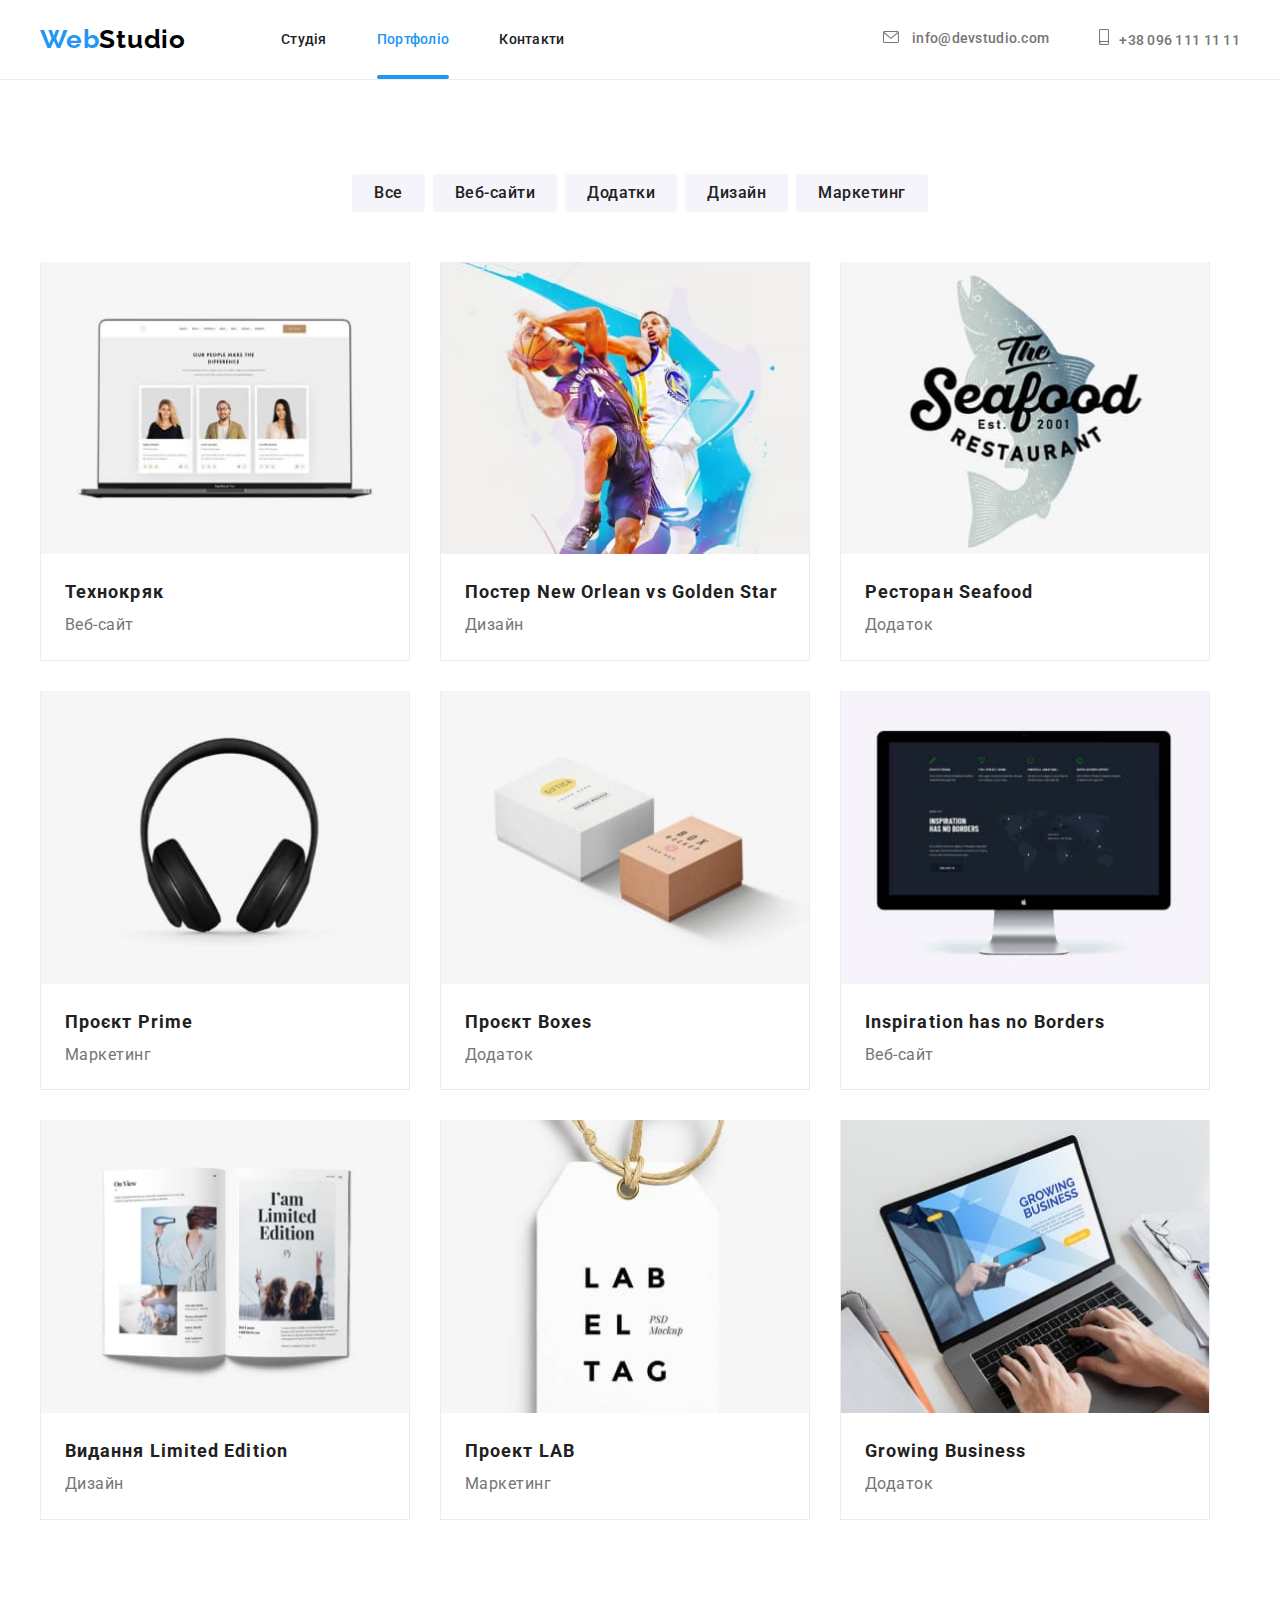
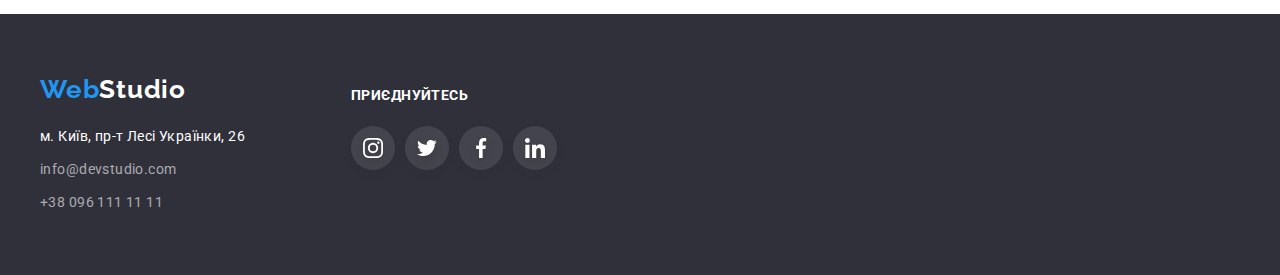
==== portfolio.html @ 70df558d "add" ====
<!DOCTYPE html>
<html lang="uk">

<head>
    <meta charset="UTF-8">
    <meta http-equiv="X-UA-Compatible" content="IE=edge">
    <meta name="viewport" content="width=device-width, initial-scale=1.0">
    <link href="link" rel="preconnect" >
<link rel="preconnect" href="https://fonts.gstatic.com" crossorigin>
<link rel="stylesheet" href="https://cdnjs.cloudflare.com/ajax/libs/modern-normalize/1.1.0/modern-normalize.min.css"
    integrity="sha512-wpPYUAdjBVSE4KJnH1VR1HeZfpl1ub8YT/NKx4PuQ5NmX2tKuGu6U/JRp5y+Y8XG2tV+wKQpNHVUX03MfMFn9Q=="
    crossorigin="anonymous" referrerpolicy="no-referrer" />
<link href="https://fonts.googleapis.com/css2?family=Raleway:wght@700&family=Roboto:wght@400;500;700;900&display=swap" rel="stylesheet">
    <title>Document</title>
    <link rel="stylesheet" href="./css/normalize.css">
    <link rel="stylesheet" href="./css/styles.css">
    
</head>

<body>
    
        <header class="header">
            <div class="container main-header">
                <a href="./index.html" class="logo link" lang="en">Web<span class="header-logo">Studio</span> </a>
                <ul class="site-nav-list">
                    <li class="item"><a href="./index.html" class="header-link  ">Студія</a></li>
                    <li class="item"><a href="./portfolio.html" class="header-link current navigation-link">Портфоліо</a></li>
                    <li class="item"><a href="" class="header-link ">Контакти</a></li>
                </ul>
                <ul class="list-contact">
                    <li class="item"><a href="info@devstudio.com" class="header-contact"> <svg class="mail-icon" width="16"
                                height="12">
                                <use href="./image/icons.svg#icon-envelope"></use>
                            </svg> info@devstudio.com</a></li>
                    <li class="item"><a href="tel:+380961111111" class="header-contact"> <svg class="mail-icon" width="10"
                                height="16">
                                <use href="./image/icons.svg#icon-smartphone"></use>
                            </svg>+38 096 111 11 11</a></li>
                </ul>
            </div>
        </header>
    <main>
        <section class="section">
            <div class="container">

            
       <h1 class="benefits">Портфоліо</h1>
       <ul class="list list-btn">
        <li class="btn-link"><button type="button" class="btn-port">Все</button></li>
        <li class="btn-link"><button type="button" class="btn-port">Веб-сайти</button></li>
        <li class="btn-link"><button type="button" class="btn-port">Додатки</button></li>
        <li class="btn-link"><button type="button" class="btn-port">Дизайн</button></li>
        <li class="btn-link"><button type="button" class="btn-port">Маркетинг</button></li>
       </ul>
       <ul class="list list-port">
        <li class="item-port">
            <a href="" class="link-port">
            <div class="port-top-wrap"><img width="370" src="./image/port1.jpg" alt="ноутбук">
            <p class="service-port excerpt ">Ресурс пропонує комплексні пропозиції з різним рівнем функціоналу та сервісів. Все це дозволить
                відвідувачу отримати
                вичерпні відомості про компанію чи приватну особу.</p>
            </div>
            <div class="content-item">
            <h2 class="title-port">Технокряк</h2>
            <p class="view">Веб-сайт</p>
            </div>
            
            </a>
        </li>

        <li class="item-port">
            <a href="" class="link-port">
                <div class="port-top-wrap"><img width="370" src="./image/port2.jpg" alt="баскетбол">
                <p class="service-port">Ресурс пропонує комплексні пропозиції з різним рівнем функціоналу та сервісів. Все це дозволить
                    відвідувачу отримати
                    вичерпні відомості про компанію чи приватну особу.</p></div>
                
                <div class="content-item">
                <h2 class="title-port">Постер <span lang="en">New Orlean vs Golden Star</span> </h2>
                <p class="view">Дизайн</p>
                </div>
          
            </a>
        </li>

        <li class="item-port">
            <a href="" class="link-port">
                <div class="port-top-wrap">
                <img width="370" src="./image/port3.jpg" alt="емблема ресторану">
                <p class="service-port">Ресурс пропонує комплексні пропозиції з різним рівнем функціоналу та сервісів. Все це дозволить
                    відвідувачу отримати
                    вичерпні відомості про компанію чи приватну особу.</p></div>
                <div class="content-item">
                <h2 class="title-port">Ресторан <span lang="en">Seafood</span> </h2>
                <p class="view">Додаток</p>
                </div>
               
            </a>
        </li>

        <li class="item-port">
            <a href="" class="link-port">
                <div class="port-top-wrap">
                <img width="370" src="./image/port4.jpg" alt="навушники">
                <p class="service-port">Ресурс пропонує комплексні пропозиції з різним рівнем функціоналу та сервісів. Все це дозволить
                    відвідувачу отримати
                    вичерпні відомості про компанію чи приватну особу.</p></div>
                <div class="content-item">
                <h2 class="title-port">Проєкт <span lang="en">Prime</span> </h2>
                <p class="view">Маркетинг</p>
                </div>
                
            </a>
        </li>

        <li class="item-port">
            <a href="" class="link-port">
                <div class="port-top-wrap">
                <img width="370" src="./image/port5.jpg" alt="коробки">
                <p class="service-port">Ресурс пропонує комплексні пропозиції з різним рівнем функціоналу та сервісів. Все це дозволить
                    відвідувачу отримати
                    вичерпні відомості про компанію чи приватну особу.</p> </div>
                <div class="content-item">
                <h2 class="title-port">Проєкт <span lang="en">Boxes</span> </h2>
                <p class="view">Додаток</p>
                </div>
                
            </a>
        </li>

        <li class="item-port">
            <a href="" class="link-port">
                <div class="port-top-wrap">
                <img width="370" src="./image/port6.jpg" alt="монітор">
                <p class="service-port">Ресурс пропонує комплексні пропозиції з різним рівнем функціоналу та сервісів. Все це дозволить
                    відвідувачу отримати
                    вичерпні відомості про компанію чи приватну особу.</p> </div>
                <div class="content-item">
                <h2 class="title-port" lang="en">Inspiration has no Borders</h2>
                <p class="view">Веб-сайт</p>
                </div>
                
            </a>
        </li>

        <li class="item-port">
            <a href="" class="link-port">
                <div class="port-top-wrap">
                <img width="370" src="./image/port7.jpg" alt="журнал">
                <p class="service-port">Ресурс пропонує комплексні пропозиції з різним рівнем функціоналу та сервісів. Все це дозволить
                    відвідувачу отримати
                    вичерпні відомості про компанію чи приватну особу.</p> </div>
                <div class="content-item">
                <h2 class="title-port">Видання <span lang="en">Limited Edition</span> </h2>
                <p class="view">Дизайн</p>
                </div>
              
            </a>
        </li>

        <li class="item-port">
            <a href="" class="link-port">
                <div class="port-top-wrap">
                <img width="370" src="./image/port8.jpg" alt="етікетка">
                <p class="service-port">Ресурс пропонує комплексні пропозиції з різним рівнем функціоналу та сервісів. Все це дозволить
                    відвідувачу отримати
                    вичерпні відомості про компанію чи приватну особу.</p></div>
                <div class="content-item">
                <h2 class="title-port">Проект <span lang="en">LAB</span></h2>
                <p class="view">Маркетинг</p>
                </div>
                
            </a>
        </li>

        <li class="item-port">
            <a href="" class="link-port">
                <div class="port-top-wrap">
                <img width="370" src="./image/port9.jpg" alt="робоче місце">
                <p class="service-port">Ресурс пропонує комплексні пропозиції з різним рівнем функціоналу та сервісів. Все це дозволить
                    відвідувачу отримати
                    вичерпні відомості про компанію чи приватну особу.</p></div>
                <div class="content-item">
                <h2 class="title-port" lang="en">Growing Business</h2>
                <p class="view">Додаток</p>
                </div>
                
            </a>
        </li>
       </ul>
    </div>
        </section>
    </main>
<footer class="footer">
    <div class="container footer-container">
        <div>
            <a href="/" class="logo link" lang="en">Web<span class="footer-logo">Studio</span> </a>

            <address class="footer-address">
                м. Київ, пр-т Лесі Українки, 26
            </address>

            <address>
                <a href="info@devstudio.com" class="footer-contact mail">info@devstudio.com</a>
                <a href="tel:+380961111111" class="footer-contact tel">+38 096 111 11 11</a>
            </address>
        </div>
        <div class="conteiner-soc">
            <h4 class="title-footer">приєднуйтесь</h4>
            <ul class="footer-soc-list list">
                <li class="team-soc-item"><a href="" class="footer-soc-link link">
                        <svg class="footer-soc-icon" width="20" height="20">
                            <use href="./image/icons.svg#icon-instagram"></use>
                        </svg>
                    </a></li>
                <li class="team-soc-item"><a href="" class="footer-soc-link link">
                        <svg class="footer-soc-icon" width="20" height="20">
                            <use href="./image/icons.svg#icon-Twitter"></use>
                        </svg>
                    </a></li>
                <li class="team-soc-item"><a href="" class="footer-soc-link link">
                        <svg class="footer-soc-icon" width="20" height="20">
                            <use href="./image/icons.svg#icon-facebook"></use>
                        </svg>
                    </a></li>
                <li class="team-soc-item"><a href="" class="footer-soc-link link">
                        <svg class="footer-soc-icon" width="20" height="20">
                            <use href="./image/icons.svg#icon-linkedin"></use>
                        </svg>
                    </a></li>
            </ul>
        </div>
    </div>


</footer>
    
    </body>

</html>
---- css/styles.css ----
:root {
        --primary-text-color: #757575;
        --title-text-color: #212121;
        --accent-color: #2196F3;
        --accent-color-title: #FFFFFF;
        --accent-color-logo: #000000;
        --backgroung-accent: #2F303A;
        --transparent-color: rgba(255, 255, 255, 0.6);
        --icon-color: #AFB1B8;

 }
 
 body {
    font-family: 'Roboto', sans-serif;
    color: var(--primary-text-color);
    /* background-color: #F5F5F5; */
    margin: 0;
}
.section {
        padding-top: 94px;
        padding-bottom: 94px;
       
}
.container {
       
        width: 1200px;
        padding-left: 15px;
        padding-right: 15px;
        margin: 0 auto;
      

}
/* .site-nav-list li,
.list-contact li {
        outline: 1px solid tomato;
} */
.header {
        display: flex;
        align-items: center;
        /* padding-left: 15px;
        padding-right: 15px; */
        border-bottom: 1px solid #ECECEC;
        padding-top: 24px;
        padding-bottom: 24px;
}
.main-header {
        display: flex;
        align-items: center;
}


.site-nav-list {
        display: flex;
        list-style: none;
        margin: 0;
        padding: 0;
}
.list {
        margin: 0;
        padding: 0;
        list-style: none;
       
}

.site-nav-list .item:not(:last-child) {
        margin-right: 50px;
}
.list .header-link.current {
        color: var(--accent-color);
}

.link {
        display: flex;
        text-decoration: none;
}
.list-contact{
        padding: 0;
        display: flex;
        list-style: none;
        margin-left: auto;
        margin-top: 0;
        margin-bottom: 0;


}
.list-contact .item + .item  {
        margin-left: 50px;
}
.mail-icon {
        
        margin-right: 10px;
        background-color: transparent;
        fill: var(--primary-text-color);
}

.logo {
        font-family: 'Raleway', sans-serif;
        font-style: normal;
        font-weight: 700;
        font-size: 26px;
        line-height: 1.19;
        letter-spacing: 0.03em;
        color: var(--accent-color);
        margin-right: 95px;
}
.header-logo {
        font-family: 'Raleway' sans-serif;
        font-style: normal;
        font-weight: 700;
        font-size: 26px;
        line-height: 1.19;
        letter-spacing: 0.03em;
        color: var(--accent-color-logo);
}


.header-link {
        font-weight: 500;
        font-size: 14px;
        line-height: 1.14;
        letter-spacing: 0.02em;
        color: var(--title-text-color);
        text-decoration: none;
        transition: 250ms cubic-bezier(0.4, 0, 0.2, 1);
}
.header-link:hover,
.header-link:focus {
        color: var(--accent-color);
        
}
.navigation-link {
        position: relative;
}
.current::after {
        content: "";
        position: absolute;
        display: block;
        width: 100%;
        height: 4px;
        bottom: -1px;
        left: 0;
        background: #2196F3;
        border: none;
        border-radius: 2px;
        bottom: -32px;
}
.current{
        color: var(--accent-color);
}
.header-contact {
        font-weight: 500;
        font-size: 14px;
        line-height: 1.14;
        letter-spacing: 0.02em;
        color: var(--primary-text-color);
        text-decoration: none;
        transition: 250ms cubic-bezier(0.4, 0, 0.2, 1);
}
.header-contact:hover,
.header-contact:focus  {
        color: var(--accent-color);
        
        
}
.header-contact:hover .mail-icon,
.header-contact:focus .mail-icon {
        color: var(--accent-color);
        fill: var(--accent-color);
        
}
.mail-icon {
        transition: 250ms cubic-bezier(0.4, 0, 0.2, 1);
}

.title {
        font-weight: 900;
        font-size: 44px;
        line-height: 1.36;
        text-align: center;
        letter-spacing: 0.06em;
        text-transform: uppercase;
        color: var(--accent-color-title);
        margin: auto;
        width: 696px;
}
.service-button  {
        width: 216px;
        height: 50px;
        font-weight: 700;
        font-size: 16px;
        line-height: 30px;
        align-items: center;
        text-align: center;
        letter-spacing: 0.06em;
        color: var(--accent-color-title);
        background-color: var(--accent-color);
        cursor: pointer;
        display: block;
        margin: 0 auto;
        margin-top: 30px;
        border: none;
        box-shadow: 0px 4px 4px rgba(0, 0, 0, 0.15);
        border-radius: 4px;

}

.section-background {
        background-color: var(--backgroung-accent);
        background-image: linear-gradient(rgba(47, 48, 58, 0.4),
                rgba(47, 48, 58, 0.4)), url(../image/overlay.jpg);
        max-width: 1600px;
        background-repeat: no-repeat;
        background-position: center;
        margin: 0 auto;
        padding-top: 200px;
        padding-bottom: 200px;
}
.benefits {
        position: absolute;
        top: -9999px;
        left: -9999px;
        
}
.list-benefits {
        display: flex;
        list-style: none;
        margin-right: 30px;
}

.list-benefits .item-ben:not(:last-child) {
        margin-right: 30px;
}
.icon-ben-item {
        width: 270px;
        height: 120px;
        background: #F5F4FA;
        border-radius: 4px;
        margin-bottom: 30px;

}
.title-list {
        font-weight: 700;
        font-size: 14px;
        line-height: 16px;
        letter-spacing: 0.03em;
        text-transform: uppercase;
        color: var(--title-text-color);
        margin: 0;
        
}
.text-list{
        font-weight: 400;
        font-size: 14px;
        line-height: 1.71;
        letter-spacing: 0.03em;
        color: var(--primary-text-color);
        margin-top: 10px;
        margin-bottom: 0;
}
.title-section {
        font-weight: 700;
        font-size: 36px;
        line-height: 1.16;
        text-align: center;
        letter-spacing: 0.03em;
        color: var(--title-text-color);
        margin-top: 0;
        margin-bottom: 50px;
}
.section-gallery {
        padding-top: 47px;
        
}
.list-gallery {
        display: flex;
}
.list-gallery .item-gallery:not(:last-child) {
        margin-right: 30px;
}
.item-gallery-name {
        font-weight: 700;
        font-size: 14px;
        line-height: 16px;
        text-align: center;
        letter-spacing: 0.03em;
        text-transform: uppercase;
        color: #FFFFFF;
        margin: 0;
       
       
        
        
}
.item-thumb {
        position: relative;
}
.thumb {
        width: 370px;
        height: 70px;
        background: rgba(47, 48, 58, 0.8);
        position: absolute;
        left: 0;
        bottom: 0;
        display: flex;
        align-items: center;
        justify-content: center;
        
        
       
}
.section-benefits {
        padding-bottom: 47px;
}
.title-name {
        font-weight: 500;
        font-size: 16px;
        line-height: 1.18;
        text-align: center;
        letter-spacing: 0.03em;
        color: var(--title-text-color);
        margin-top: 0;
        margin-bottom: 0;
}
.work_position {
        font-weight: 400;
        font-size: 16px;
        line-height: 1.18;
        text-align: center;
        letter-spacing: 0.03em;
         color: var(--primary-text-color);
         margin-top: 10px;
         margin-bottom: 16px;
}
.subject {
        padding-top: 30px;
        padding-bottom: 30px;
}
.section-team {
        background: #F5F4FA;
}

.team {
        display: flex;
}
.team .item-team:not(:last-child) {
        margin-right: 30px;
}
.item-team {
        box-shadow: 0px 1px 3px rgba(0, 0, 0, 0.12), 0px 1px 1px rgba(0, 0, 0, 0.14), 0px 2px 1px rgba(0, 0, 0, 0.2);
        border-radius: 0px 0px 4px 4px;
        background-color: #FFFFFF;
}
.team-soc {
        display: flex;
        justify-content: center;
        gap: 10px;
}
.team-soc-link {
        width: 44px;
        height: 44px;
        border-radius: 50%;
        display: flex;
        align-items: center;
        justify-content: center;
        transition: 250ms cubic-bezier(0.4, 0, 0.2, 1);
}
.team-soc-icon{
        fill: var(--icon-color);
        transition: 250ms cubic-bezier(0.4, 0, 0.2, 1);
}
.team-soc-link:hover,
.team-soc-link:focus {
        background-color: var(--accent-color);
        
}
.team-soc-link:hover .team-soc-icon,
.team-soc-link:focus .team-soc-icon {
        fill: #FFFFFF;
        
}
.client-list {
        display: flex;
        flex-wrap: wrap;
        gap: 30px;
      
}

 .client-link{
        width: 170px;
        height: 92px;
        border: 1px solid #AFB1B8;
        border-radius: 4px;
        box-sizing: border-box;
        align-items: center;
        justify-content: center;
        transition: 250ms cubic-bezier(0.4, 0, 0.2, 1);


 }
 .client-icon {
        fill: var(--icon-color);
        transition: 250ms cubic-bezier(0.4, 0, 0.2, 1);

 }
 .client-link:hover,
 .client-link:focus {
        border: 1px solid var(--accent-color);
        border-radius: 4px;
        
 }
 .client-link:hover .client-icon,
 .client-link:focus .client-icon {
         fill:  var(--accent-color);
        
     
        
 }

.footer {
        background: var(--backgroung-accent);
        padding-top: 60px;
        padding-bottom: 60px;
        
}
.footer-logo {
        font-family: 'Raleway' sans-serif;
        font-style: normal;
        font-weight: 700;
        font-size: 26px;
        line-height: 1.19;
        letter-spacing: 0.03em;
        color: var(--accent-color-title);
        margin-bottom: 20px;
}
.footer-address:hover,
.footer-addres:focus,
.footer-contact:hover,
.foter-contact:focus {
         color: var(--accent-color); 
        
} 
.footer-container {
        display: flex;
        gap: 70px;

}
.footer-address {
        font-style: normal;
        font-weight: 400;
        font-size: 14px;
        line-height: 1.71;
        letter-spacing: 0.03em;
        color: var(--accent-color-title);
        margin-bottom: 9px;
        transition: 250ms cubic-bezier(0.4, 0, 0.2, 1);
}
.footer-contact {
        font-style: normal;
        text-decoration: none;
        font-weight: 400;
        font-size: 14px;
        line-height: 1.71;
        letter-spacing: 0.03em;
        color: var(--transparent-color);
        display: block;
        margin-bottom: 9px;
        transition: 250ms cubic-bezier(0.4, 0, 0.2, 1);
        
}
.tel {
        margin-bottom: 0;
}

.title-footer {
        font-style: normal;
        font-weight: 700;
        font-size: 14px;
        line-height: 1.71;
        letter-spacing: 0.03em;
        color: var(--accent-color-title);
        text-transform: uppercase;
        padding-top: 10px;
        margin-top: 0;
}
.footer-soc-link {
        width: 44px;
        height: 44px;
        border-radius: 50%;
        display: flex;
        align-items: center;
        justify-content: center;
        background: rgba(255, 255, 255, 0.1);
        filter: drop-shadow(0px 4px 4px rgba(0, 0, 0, 0.25));;
        transition: 250ms cubic-bezier(0.4, 0, 0.2, 1);
}
.footer-soc-link:hover,
.footer-soc-link:focus {
        background-color: #2196F3;
        
}
.footer-soc-icon {
        fill: #FFFFFF;
}
.footer-soc-list {
        display: flex;
        justify-content: center;
        gap: 10px;
}
 /* portfolio */
 .list-port, .list-btn {
        list-style: none;
 }
 .list-btn  {
        display: flex;
        justify-content: center;
        margin-bottom: 50px;
}
.list-btn .btn-link +.btn-link {
        margin-left: 8px;
}
 .btn-port {
        font-family: 'Roboto';
        font-weight: 500;
        font-size: 16px;
        line-height: 1.62;
        text-align: center;
        letter-spacing: 0.03em;
        color: var(--title-text-color);
        padding-top: 6px;
        padding-bottom: 6px;
        padding-left: 22px;
        padding-right: 22px;
}
.btn-port {

        background: #F5F4FA;
        border-radius: 4px;
        border: 0;
        transition: 250ms cubic-bezier(0.4, 0, 0.2, 1);
}
.btn-port:hover,
.btn-port:focus {
        color: var(--accent-color-title);
        background: var(--accent-color);
        box-shadow: 0px 3px 1px rgba(0, 0, 0, 0.1), 0px 1px 2px rgba(0, 0, 0, 0.08), 0px 2px 2px rgba(0, 0, 0, 0.12);
        
 }

 .item-port:hover,
 .item-port:focus {
        box-shadow: 0px 1px 1px rgba(0, 0, 0, 0.12), 0px 4px 4px rgba(0, 0, 0, 0.06), 1px 4px 6px rgba(0, 0, 0, 0.16);
        
 }
.item-port{
       transition: 250ms cubic-bezier(0.4, 0, 0.2, 1);
}
.title-port {
        font-weight: 700;
        font-size: 18px;
        line-height: 2;
        letter-spacing: 0.06em;
        color: var(--title-text-color);
        margin: 0;
}
.view {
        font-size: 16px;
        line-height: 1.87;
        letter-spacing: 0.03em;
        color: var(--primary-text-color);
        margin: 0;
}
.service-port {
        position: absolute;
        top: 0;
        left: 0;
        margin: 0;

        font-size: 18px;
        line-height: 28px;
        letter-spacing: 0.03em;

        color: #FFFFFF;
        background: rgba(33, 150, 243, 0.9);

        padding-left: 24px;
        padding-top: 63px;
        padding-right: 24px;
        padding-bottom: 63px;

        height: 100%;
        transform: translateY(100%);
        transition: 250ms cubic-bezier(0.4, 0, 0.2, 1);

}
.item-port:hover .service-port {
        transform: translateY(0);
        

}
.port-top-wrap {
        position: relative;
        overflow: hidden;
}

img {
        display: block;
        max-width: 100%;
        height: auto;
        margin-right: 0;
}

.list-port {
        padding: 0;
        display: flex;
        flex-wrap: wrap;
}
.item-port:nth-child(3n) {
        margin-right: 0;
}
.item-port:nth-child(n+7) {
        margin-bottom: 0;
}

.item-port{
        width: 370px;
        margin-right: 30px;
        margin-bottom: 30px;
        border-bottom: 1px solid #ECECEC ;
        border-left: 1px solid #ECECEC ;
        border-right: 1px solid #ECECEC ;
        box-sizing: border-box;
    

}

.content-item {
        padding-left: 24px;
        padding-top: 20px;
        padding-right: 24px;
        padding-bottom: 20px;
}


.link-port{
        text-decoration: none;
        
}

.view{
       margin-top: 0 ;
}
.backdrop {
        position: fixed;
        top: 0;
        width: 100%;
        height: 100%;
        background: rgba(0, 0, 0, 0.2);
        transition: opacity 250ms cubic-bezier(0.4, 0, 0.2, 1), visibility 250ms cubic-bezier(0.4, 0, 0.2, 1);
}
.modal {
        position: absolute;
        width: 528px;
        min-height: 581px;

        background: #FFFFFF;
        box-shadow: 0px 1px 3px rgba(0, 0, 0, 0.12), 0px 1px 1px rgba(0, 0, 0, 0.14), 0px 2px 1px rgba(0, 0, 0, 0.2);
        border-radius: 4px;

        top: 50%;
        left: 50%;
        transform: translate(-50%,-50%) scale(1);
        transition: transform  250ms cubic-bezier(0.4, 0, 0.2, 1);
        }
.backdrop.is-hidden .modal {
        transform: translate(-50%, -50%) scale(0);

}
.modal-close {
        position: absolute;
        background: #FFFFFF;
        border: 1px solid rgba(0, 0, 0, 0.1);
        border-radius: 50%;
        top: 9px;
        right: 9px;
        width: 30px;
        height: 30px;
}
.modal-icon {
        fill: black;
        
}
.is-hidden{
        opacity: 0;
        visibility: hidden;
        pointer-events: none;
}
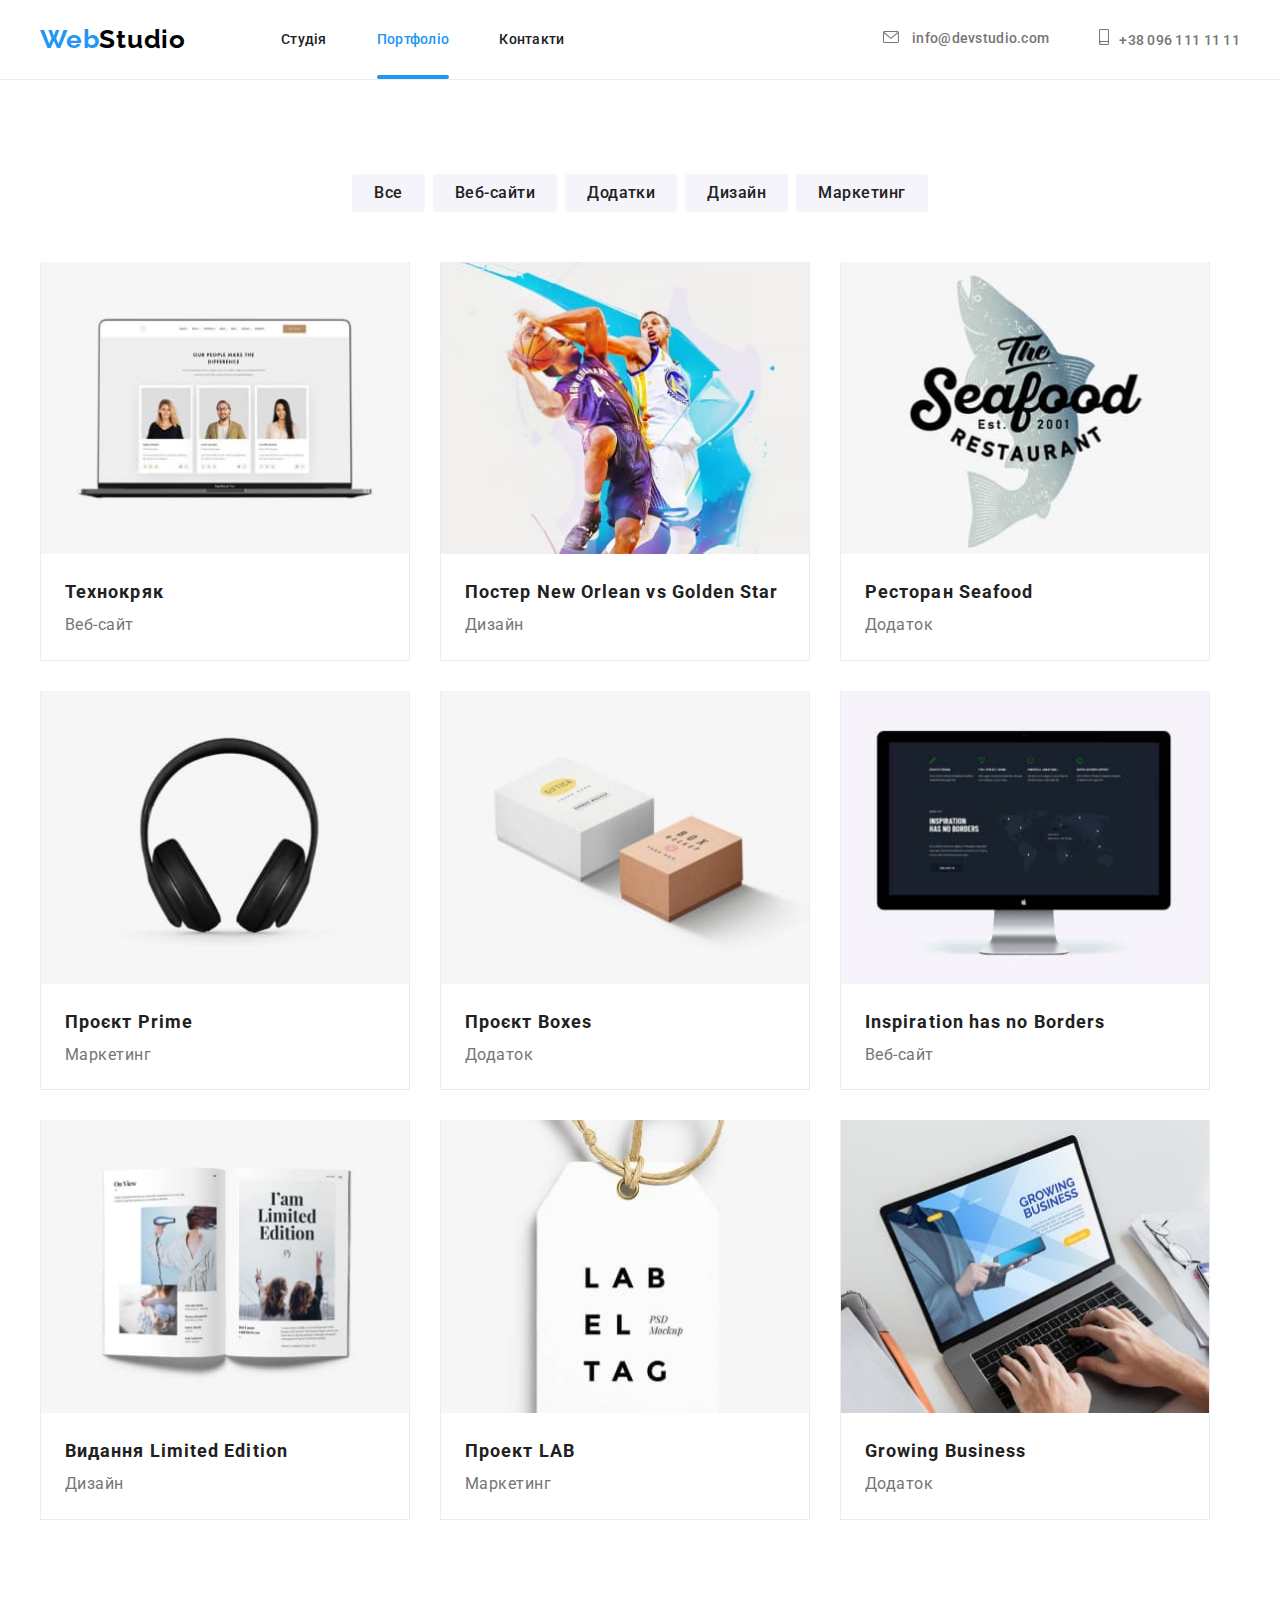
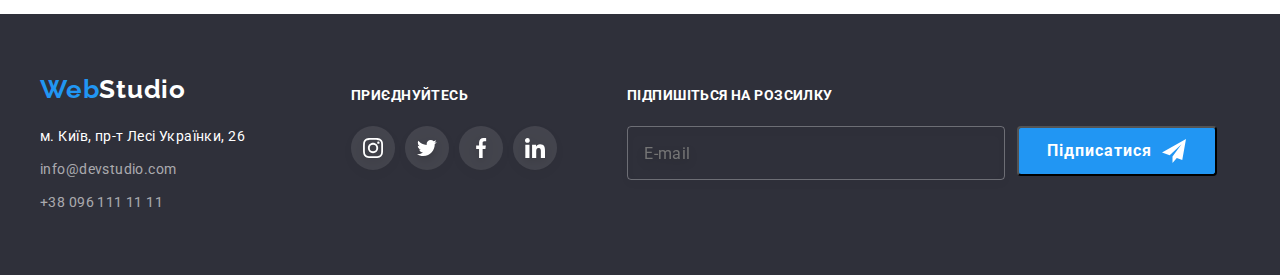
==== commit f1722e75: "add" ====
--- a/portfolio.html
+++ b/portfolio.html
@@ -230,6 +230,18 @@
                     </a></li>
             </ul>
         </div>
+        <div class="conteiner-form">
+            <h4 class="title-footer">Підпишіться на розсилку</h4>
+            <form class="footer-form">
+                <label>
+                    <input class="input-footer" type="email" name="email" placeholder="E-mail">
+                </label>
+                <button type="button" class="form-button">Підписатися <svg class="footer-button-icon" width="24" height="24">
+                        <use href="./image/icons.svg#icon-icon-send"></use>
+                    </svg></button>
+            </form>
+        
+        </div>
     </div>
 
 
--- a/css/styles.css
+++ b/css/styles.css
@@ -417,6 +417,7 @@
  }
 
 .footer {
+        display: flex;
         background: var(--backgroung-accent);
         padding-top: 60px;
         padding-bottom: 60px;
@@ -506,6 +507,57 @@
         justify-content: center;
         gap: 10px;
 }
+.conteiner-form {
+        margin-top: 0px;
+       
+}
+.footer-form {
+        display: flex;
+}
+.input-footer {
+        width: 358px;
+        height: 50px;
+        border: 1px solid rgba(255, 255, 255, 0.3);
+        filter: drop-shadow(0px 4px 4px rgba(0, 0, 0, 0.15));
+        border-radius: 4px;
+        background-color: transparent;
+        display: flex;
+        align-items: center;
+        letter-spacing: 0.03em;
+        color: rgba(255, 255, 255, 0.6);
+        padding-left: 16px;
+}
+.form-button{
+        display: flex;
+        width: 200px;
+        height: 50px;
+        margin-left: 12px;
+        padding-left: 28px;
+        background: var(--accent-color);
+        /*  */
+        border-radius: 4px;
+
+        font-weight: 700;
+        font-size: 16px;
+        line-height: 30px;
+        align-items: center;
+        text-align: center;
+        letter-spacing: 0.06em;
+        color: #FFFFFF;
+}
+.footer-button-icon {
+        fill: var(--accent-color-title);
+        align-items: center;
+        margin-left: 10px;
+        
+}
+.form-button:hover,
+.form-button:focus {
+        box-shadow: 0px 4px 4px rgba(0, 0, 0, 0.15);
+        
+}
+
+
  /* portfolio */
  .list-port, .list-btn {
         list-style: none;
@@ -649,6 +701,10 @@
 .view{
        margin-top: 0 ;
 }
+
+
+
+/* Modal */
 .backdrop {
         position: fixed;
         top: 0;
@@ -685,6 +741,11 @@
         width: 30px;
         height: 30px;
 }
+.modal-close:hover .modal-icon,
+.modal-close:focus .mail-icon {
+        fill: var(--accent-color);
+
+}
 .modal-icon {
         fill: black;
         
